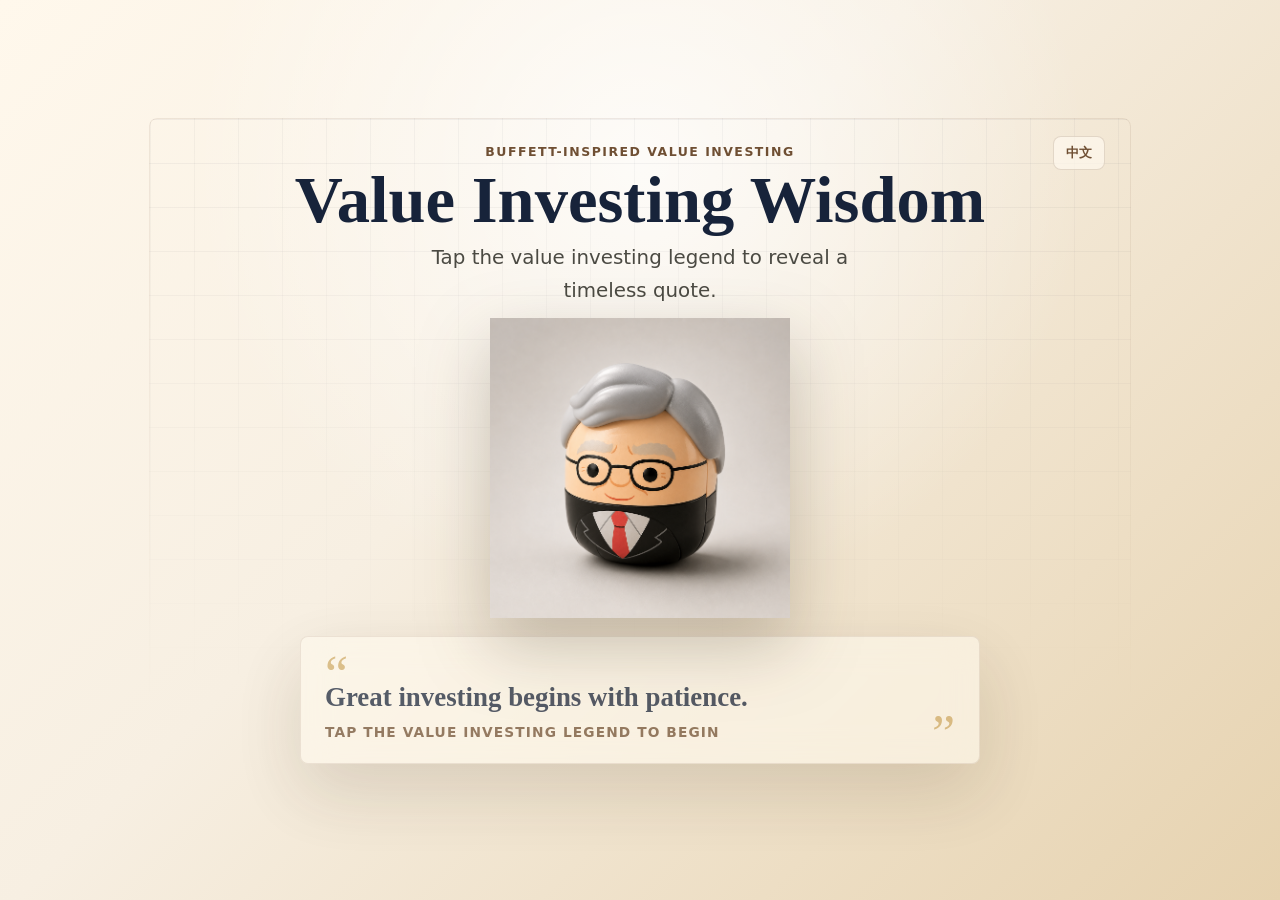
==== index.html @ b0e7c113 "Add files via upload" ====
<!DOCTYPE html>
<html lang="en">
  <head>
    <meta charset="UTF-8" />
    <meta name="viewport" content="width=device-width, initial-scale=1.0" />
    <title>Value Investing Wisdom</title>
    <link rel="stylesheet" href="styles.css" />
  </head>
  <body>
    <main class="page-shell">
      <section class="wisdom-panel" aria-labelledby="page-title">
        <a class="language-link" href="zh.html" aria-label="Switch to Chinese version">中文</a>

        <div class="intro">
          <p class="kicker">Buffett-inspired value investing</p>
          <h1 id="page-title">Value Investing Wisdom</h1>
          <p class="subtitle">
            Tap the value investing legend to reveal a timeless quote.
          </p>
        </div>

        <button class="figure-button" id="figureButton" type="button" aria-label="Reveal an investing quote">
          <span class="figure-glow" aria-hidden="true"></span>
          <img
            src="Value investing BLDR1.png"
            alt="Buffett-inspired LEGO style investing figure"
            class="figure-image"
          />
        </button>

        <aside class="quote-card" id="quoteCard" aria-live="polite">
          <span class="quote-mark quote-mark-open" aria-hidden="true">&ldquo;</span>
          <p id="quoteText">Great investing begins with patience.</p>
          <p id="quoteSource">Tap the value investing legend to begin</p>
          <span class="quote-mark quote-mark-close" aria-hidden="true">&rdquo;</span>
        </aside>

      </section>
    </main>

    <script src="script.js"></script>
  </body>
</html>
---- styles.css ----
:root {
  --paper: #f7efe2;
  --paper-deep: #ead8ba;
  --ink: #17233a;
  --ink-soft: #4b4a43;
  --coffee: #6f4f33;
  --gold: #c59b4b;
  --gold-soft: #f1d99b;
  --card: rgba(255, 250, 239, 0.82);
  --shadow: 0 28px 70px rgba(60, 43, 25, 0.2);
  --radius: 8px;
}

* {
  box-sizing: border-box;
}

body {
  min-height: 100vh;
  margin: 0;
  color: var(--ink);
  font-family: Inter, Avenir, system-ui, -apple-system, BlinkMacSystemFont, "Segoe UI", sans-serif;
  background:
    radial-gradient(circle at 50% 18%, rgba(255, 255, 255, 0.75), transparent 28rem),
    linear-gradient(135deg, #fff8ec 0%, var(--paper) 42%, #e6d2af 100%);
  overflow-x: hidden;
}

button {
  font: inherit;
}

.page-shell {
  min-height: 100vh;
  display: grid;
  place-items: center;
  padding: 12px 20px;
  position: relative;
  z-index: 1;
}

.wisdom-panel {
  width: min(930px, 100%);
  display: grid;
  grid-template-columns: 1fr;
  grid-template-areas:
    "intro"
    "figure"
    "quote";
  align-items: center;
  justify-items: center;
  gap: 10px;
  position: relative;
  text-align: center;
}

.language-link {
  position: absolute;
  top: -8px;
  right: 0;
  z-index: 2;
  min-height: 34px;
  display: inline-flex;
  align-items: center;
  padding: 0 12px;
  border: 1px solid rgba(111, 79, 51, 0.18);
  border-radius: var(--radius);
  color: var(--coffee);
  background: rgba(255, 250, 239, 0.68);
  font-size: 0.82rem;
  font-weight: 700;
  text-decoration: none;
  transition: transform 180ms ease, background 180ms ease;
}

.language-link:hover,
.language-link:focus-visible {
  background: rgba(255, 250, 239, 0.94);
  transform: translateY(-1px);
}

.wisdom-panel::before {
  content: "";
  position: absolute;
  inset: -26px;
  z-index: -1;
  border: 1px solid rgba(111, 79, 51, 0.11);
  border-radius: 8px;
  background:
    linear-gradient(rgba(23, 35, 58, 0.055) 1px, transparent 1px),
    linear-gradient(90deg, rgba(23, 35, 58, 0.045) 1px, transparent 1px);
  background-size: 44px 44px;
  mask-image: linear-gradient(to bottom, rgba(0, 0, 0, 0.92), transparent 88%);
}

.intro {
  grid-area: intro;
  max-width: 760px;
}

.kicker {
  margin: 0 0 10px;
  color: var(--coffee);
  font-size: 0.78rem;
  font-weight: 700;
  letter-spacing: 0.12em;
  text-transform: uppercase;
}

h1 {
  margin: 0;
  max-width: none;
  font-family: Georgia, "Times New Roman", serif;
  font-size: clamp(3.1rem, 5.2vw, 4.9rem);
  line-height: 0.92;
  letter-spacing: 0;
}

html:lang(zh-Hant) h1,
html:lang(zh-Hant) #quoteText {
  font-family: "Songti TC", "Noto Serif TC", "PingFang TC", Georgia, serif;
}

html:lang(zh-Hant) h1 {
  font-size: clamp(3.1rem, 5vw, 4.6rem);
  line-height: 1.04;
}

html:lang(zh-Hant) #quoteText {
  line-height: 1.32;
}

.subtitle {
  margin: 12px auto 0;
  max-width: 31rem;
  color: var(--ink-soft);
  font-size: clamp(1rem, 1.8vw, 1.24rem);
  line-height: 1.65;
}

.figure-button {
  grid-area: figure;
  width: min(300px, 70vw);
  aspect-ratio: 1;
  display: grid;
  place-items: center;
  position: relative;
  padding: 0;
  border: 0;
  border-radius: 50%;
  background: transparent;
  cursor: pointer;
  outline-offset: 12px;
}

.money-rain {
  position: fixed;
  left: var(--money-left, 50%);
  top: -3rem;
  z-index: 0;
  color: var(--gold);
  font-family: Georgia, "Times New Roman", serif;
  font-size: var(--money-size, 1.2rem);
  font-weight: 700;
  line-height: 1;
  opacity: var(--money-opacity, 0.72);
  pointer-events: none;
  text-shadow: 0 6px 18px rgba(111, 79, 51, 0.14);
  transform: translateY(0) rotate(var(--money-rotate, 0deg));
  animation: moneyRain var(--money-duration, 1600ms) linear forwards;
}

.figure-glow {
  position: absolute;
  width: 75%;
  height: 75%;
  border-radius: 50%;
  background: radial-gradient(circle, rgba(241, 217, 155, 0.78), rgba(197, 155, 75, 0.16) 52%, transparent 70%);
  filter: blur(8px);
  transform: translateY(7%);
  transition: transform 240ms ease, opacity 240ms ease;
}

.figure-image {
  width: 100%;
  height: 100%;
  object-fit: contain;
  position: relative;
  z-index: 1;
  filter: drop-shadow(0 26px 35px rgba(54, 38, 19, 0.26));
  transform-origin: 50% 88%;
  transition: transform 260ms ease, filter 260ms ease;
}

.figure-button:hover .figure-image,
.figure-button:focus-visible .figure-image {
  transform: scale(1.035) rotate(-1.2deg);
  filter: drop-shadow(0 30px 42px rgba(54, 38, 19, 0.32));
}

.figure-button:hover .figure-glow,
.figure-button:focus-visible .figure-glow {
  opacity: 1;
  transform: translateY(5%) scale(1.08);
}

.figure-button.is-rocking .figure-image {
  animation: wobble 520ms ease;
}

.quote-card {
  grid-area: quote;
  width: min(680px, 100%);
  min-height: 128px;
  padding: 18px 24px 17px;
  border: 1px solid rgba(111, 79, 51, 0.16);
  border-radius: var(--radius);
  background: var(--card);
  box-shadow: var(--shadow);
  backdrop-filter: blur(16px);
  transform: translateY(8px);
  opacity: 0.72;
  position: relative;
  text-align: left;
}

.quote-card.is-changing {
  animation: quoteRise 420ms ease both;
}

.quote-mark {
  position: absolute;
  color: var(--gold);
  font-family: Georgia, "Times New Roman", serif;
  font-size: 3.25rem;
  line-height: 0.6;
  opacity: 0.82;
  pointer-events: none;
}

.quote-mark-open {
  top: 22px;
  left: 24px;
}

.quote-mark-close {
  right: 24px;
  bottom: 14px;
}

#quoteText {
  margin: 28px 52px 12px 0;
  color: #17233a;
  font-family: Georgia, "Times New Roman", serif;
  font-size: clamp(1.35rem, 2.1vw, 1.78rem);
  font-weight: 700;
  line-height: 1.08;
}

#quoteSource {
  margin: 0;
  color: var(--coffee);
  font-size: 0.86rem;
  font-weight: 700;
  letter-spacing: 0.08em;
  text-transform: uppercase;
}

@keyframes quoteRise {
  0% {
    opacity: 0;
    transform: translateY(18px) scale(0.985);
  }

  100% {
    opacity: 1;
    transform: translateY(0) scale(1);
  }
}

@keyframes wobble {
  0%,
  100% {
    transform: rotate(0deg) scale(1);
  }

  25% {
    transform: rotate(-3deg) scale(1.025);
  }

  55% {
    transform: rotate(2.4deg) scale(1.025);
  }

  78% {
    transform: rotate(-1.2deg) scale(1.018);
  }
}

@keyframes moneyRain {
  0% {
    opacity: 0;
    transform: translateY(-2rem) rotate(var(--money-rotate, 0deg));
  }

  12% {
    opacity: 0.75;
  }

  82% {
    opacity: 0.65;
  }

  100% {
    opacity: 0;
    transform: translateY(108vh) rotate(var(--money-fall-rotate, 80deg));
  }
}

@media (max-width: 760px) {
  .page-shell {
    align-items: start;
    padding: 26px 16px 34px;
  }

  .wisdom-panel::before {
    inset: -14px;
    background-size: 34px 34px;
  }

  .language-link {
    top: -4px;
    right: 0;
  }

  .intro {
    justify-self: center;
  }

  h1 {
    max-width: none;
    font-size: clamp(3.1rem, 15vw, 4.8rem);
  }

  html:lang(zh-Hant) h1 {
    font-size: clamp(2.9rem, 13vw, 4.35rem);
  }

  .subtitle {
    margin-top: 16px;
  }

  .figure-button {
    width: min(340px, 92vw);
    margin: -2px auto -4px;
  }

  .quote-card {
    width: 100%;
    min-height: 178px;
    padding: 24px 22px;
    text-align: left;
  }

  .quote-mark-open {
    top: 24px;
    left: 22px;
  }

  .quote-mark-close {
    right: 22px;
    bottom: 18px;
  }

  #quoteText {
    margin-right: 20px;
  }

  .money-rain {
    text-shadow: 0 7px 18px rgba(111, 79, 51, 0.2);
  }

}
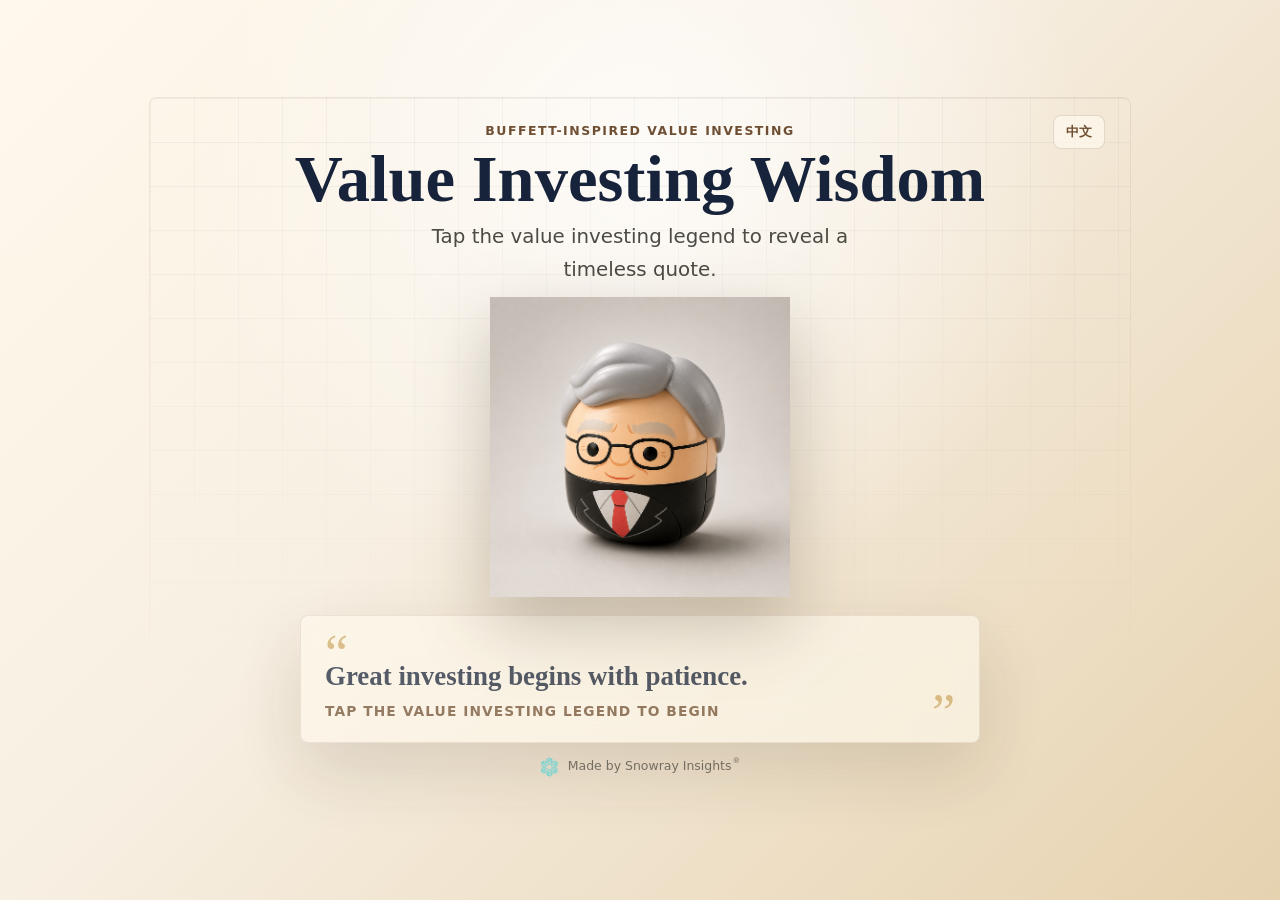
==== commit 54a8e2a6: "Add files via upload" ====
--- a/index.html
+++ b/index.html
@@ -35,6 +35,15 @@
           <span class="quote-mark quote-mark-close" aria-hidden="true">&rdquo;</span>
         </aside>
 
+        <footer class="page-footer">
+          <img
+            src="snowray-insights-logo.png"
+            alt="Snowray Insights logo"
+            class="footer-logo"
+          />
+          <span>Made by Snowray Insights<sup>&reg;</sup></span>
+        </footer>
+
       </section>
     </main>
 
--- a/styles.css
+++ b/styles.css
@@ -46,7 +46,8 @@
   grid-template-areas:
     "intro"
     "figure"
-    "quote";
+    "quote"
+    "footer";
   align-items: center;
   justify-items: center;
   gap: 10px;
@@ -266,6 +267,35 @@
   text-transform: uppercase;
 }
 
+.page-footer {
+  grid-area: footer;
+  max-width: 680px;
+  margin-top: 12px;
+  display: inline-flex;
+  align-items: center;
+  justify-content: center;
+  gap: 8px;
+  color: rgba(75, 74, 67, 0.72);
+  font-size: 0.78rem;
+  line-height: 1.5;
+  text-align: center;
+}
+
+.footer-logo {
+  width: 20px;
+  height: 20px;
+  object-fit: contain;
+  opacity: 0.76;
+}
+
+.page-footer sup {
+  position: relative;
+  top: -0.25em;
+  margin-left: 1px;
+  font-size: 0.62em;
+  line-height: 0;
+}
+
 @keyframes quoteRise {
   0% {
     opacity: 0;
@@ -320,7 +350,13 @@
 @media (max-width: 760px) {
   .page-shell {
     align-items: start;
-    padding: 26px 16px 34px;
+    min-height: 100svh;
+    padding: 10px 14px 14px;
+  }
+
+  .wisdom-panel {
+    gap: 6px;
+    padding-top: 34px;
   }
 
   .wisdom-panel::before {
@@ -329,8 +365,11 @@
   }
 
   .language-link {
-    top: -4px;
+    top: 0;
     right: 0;
+    min-height: 30px;
+    padding: 0 10px;
+    font-size: 0.76rem;
   }
 
   .intro {
@@ -339,41 +378,77 @@
 
   h1 {
     max-width: none;
-    font-size: clamp(3.1rem, 15vw, 4.8rem);
+    font-size: clamp(2.05rem, 9vw, 2.85rem);
+    line-height: 0.94;
   }
 
   html:lang(zh-Hant) h1 {
-    font-size: clamp(2.9rem, 13vw, 4.35rem);
+    font-size: clamp(2rem, 8.8vw, 2.75rem);
+    line-height: 1.08;
+  }
+
+  .kicker {
+    margin-bottom: 8px;
+    font-size: 0.76rem;
+    letter-spacing: 0.08em;
+    line-height: 1.45;
   }
 
   .subtitle {
-    margin-top: 16px;
+    margin-top: 10px;
+    margin-bottom: 10px;
+    max-width: 21rem;
+    font-size: 1rem;
+    line-height: 1.55;
   }
 
   .figure-button {
-    width: min(340px, 92vw);
-    margin: -2px auto -4px;
+    width: min(235px, 62vw);
+    margin: 0 auto -2px;
   }
 
   .quote-card {
     width: 100%;
-    min-height: 178px;
-    padding: 24px 22px;
+    min-height: 132px;
+    padding: 16px 18px 15px;
     text-align: left;
   }
 
   .quote-mark-open {
-    top: 24px;
-    left: 22px;
+    top: 17px;
+    left: 18px;
   }
 
   .quote-mark-close {
-    right: 22px;
-    bottom: 18px;
+    right: 18px;
+    bottom: 12px;
   }
 
   #quoteText {
-    margin-right: 20px;
+    margin: 24px 24px 9px 0;
+    font-size: clamp(1.08rem, 5.1vw, 1.38rem);
+    line-height: 1.16;
+  }
+
+  html:lang(zh-Hant) #quoteText {
+    line-height: 1.26;
+  }
+
+  #quoteSource {
+    font-size: 0.72rem;
+    letter-spacing: 0.05em;
+  }
+
+  .page-footer {
+    max-width: 19rem;
+    margin-top: 14px;
+    font-size: 0.72rem;
+    line-height: 1.45;
+  }
+
+  .footer-logo {
+    width: 18px;
+    height: 18px;
   }
 
   .money-rain {
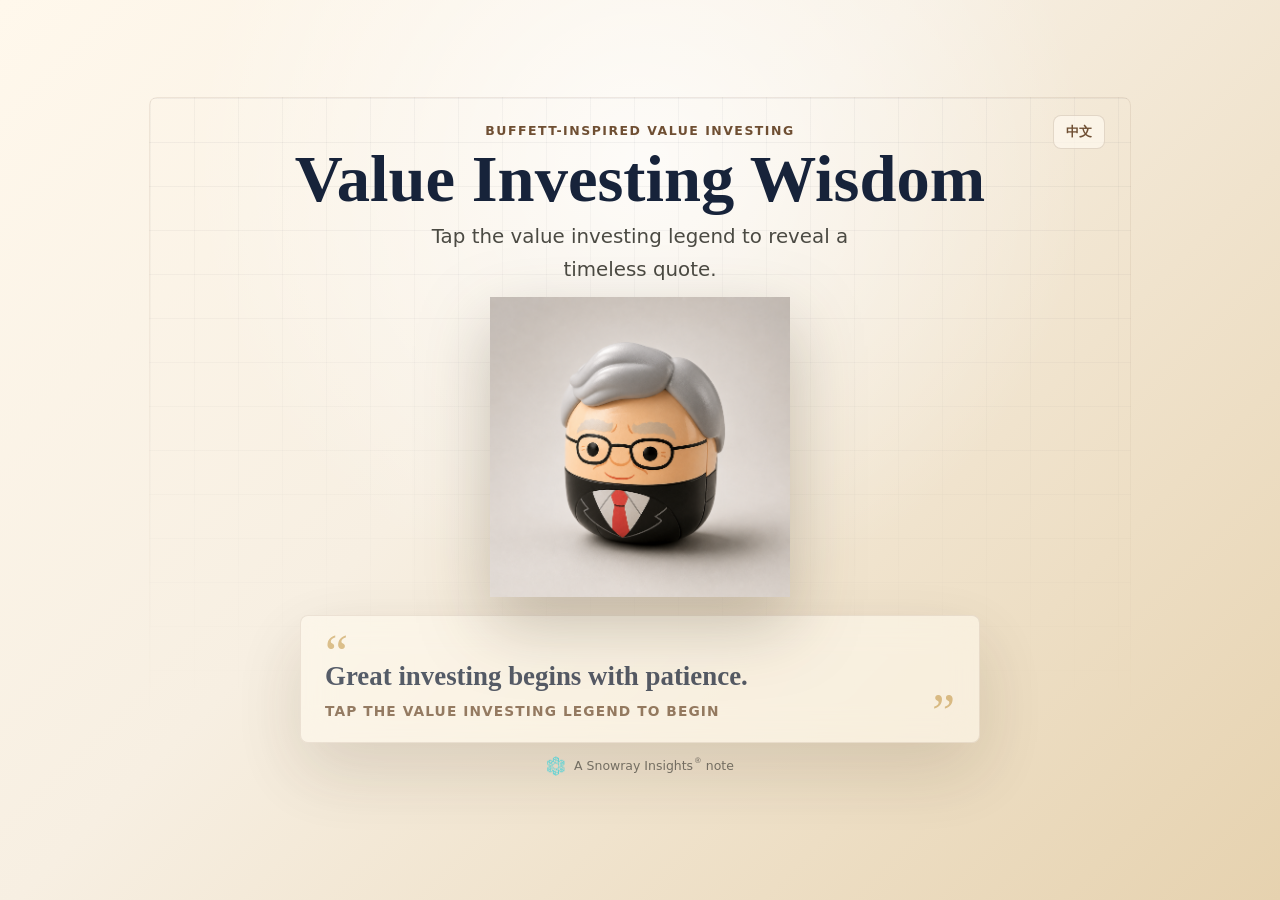
==== commit f608ff0d: "Add files via upload" ====
--- a/index.html
+++ b/index.html
@@ -41,7 +41,7 @@
             alt="Snowray Insights logo"
             class="footer-logo"
           />
-          <span>Made by Snowray Insights<sup>&reg;</sup></span>
+          <span>A Snowray Insights<sup>&reg;</sup> note</span>
         </footer>
 
       </section>
--- a/styles.css
+++ b/styles.css
@@ -279,13 +279,16 @@
   font-size: 0.78rem;
   line-height: 1.5;
   text-align: center;
+  white-space: nowrap;
 }
 
 .footer-logo {
+  flex: 0 0 auto;
   width: 20px;
   height: 20px;
   object-fit: contain;
   opacity: 0.76;
+  transform: translateY(-1px);
 }
 
 .page-footer sup {
@@ -440,15 +443,16 @@
   }
 
   .page-footer {
-    max-width: 19rem;
+    max-width: 100%;
     margin-top: 14px;
-    font-size: 0.72rem;
+    gap: 7px;
+    font-size: 0.68rem;
     line-height: 1.45;
   }
 
   .footer-logo {
-    width: 18px;
-    height: 18px;
+    width: 17px;
+    height: 17px;
   }
 
   .money-rain {
